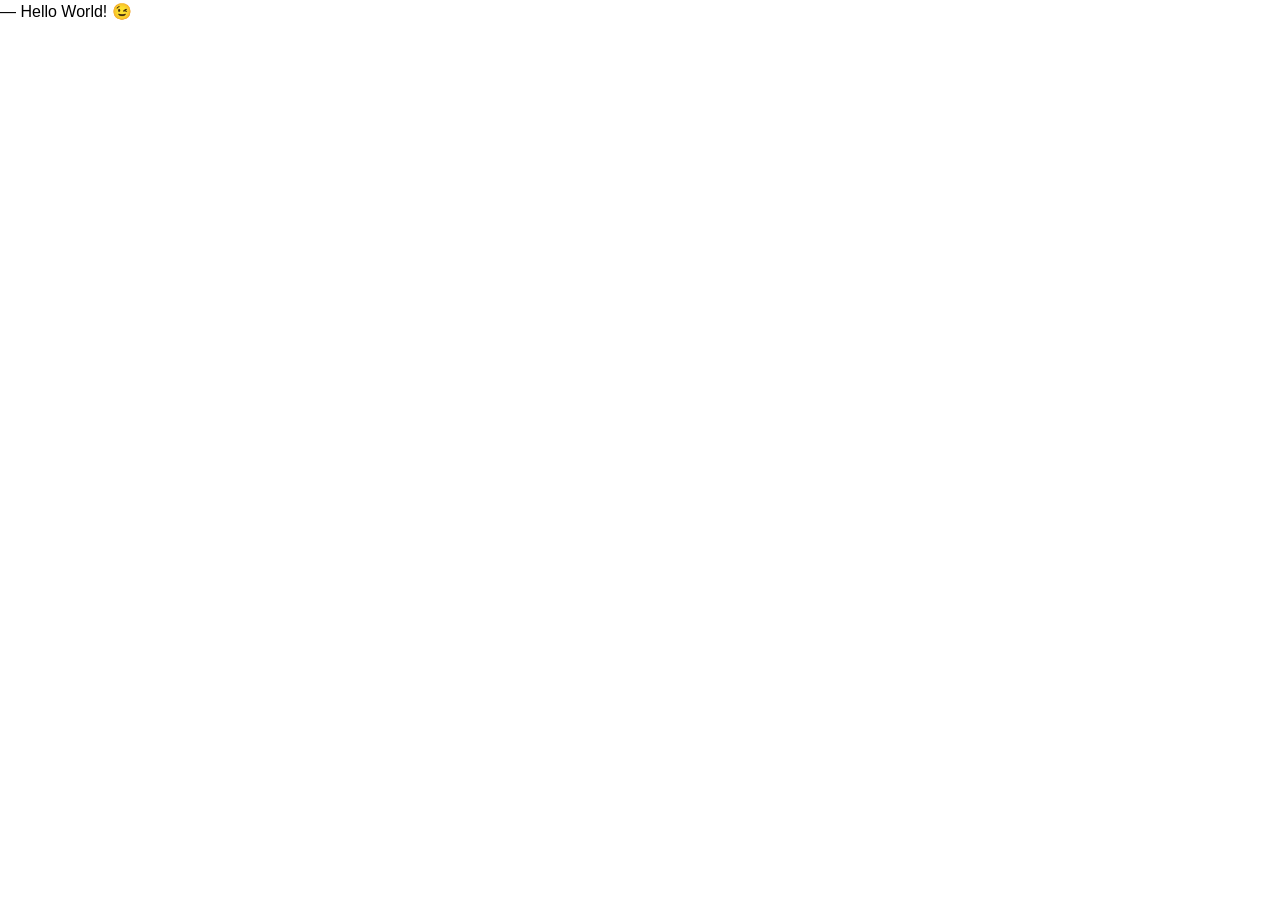
==== index.html @ 8d852d99 "Add styles Creating styles.css file with general styles, contact info styles, intro and skills, expe" ====
<!DOCTYPE html>
<html>
<head>
    <meta charset="UTF-8" />
    <link rel="stylesheet" href="styles.css" />
    <meta name="viewport" content="width=device-width, initial-scale=1" />
    <title>Résumé</title>
</head>
<body>
― Hello World! &#x1F609;
</body>
</html>
---- styles.css ----
/*General styles*/
* {
    margin: 0;
    padding: 0;
    box-sizing: border-box;
}

body {
    font-family: Arial, Helvetica, sans-serif;
    line-height: 1.5;

    --primary-text-color: #181820;
    --secondary-text-color: #5c5c62;
    --durability-text-color: #6a737d9c;
    --icon-color: #6a737d;
    --border-color: #ff9a0045;
    --text-decoration-color: #ff9a00;
}

.container {
    margin: 0 auto;
    padding: 0 30px;
    max-width: 900px;
}

.fh {
    display: flex;
    flex-direction: row;
    justify-content: space-between;
}

.fv {
    display: flex;
    flex-direction: column;
    justify-content: space-between;
}

.resume {
    margin: 50px auto;
    border: 1px solid #f5f5f5;
    box-shadow: 1px 1px 7px 7px #f5f5f5;
    padding: 30px 0;
    max-width: 900px;
}

.resume__block {
    border-bottom: 3px solid var(--border-color);
    padding-bottom: 30px;
    margin-bottom: 15px;
}

@media screen and (max-width: 576px) {
    .main-info,
    .contact_info_container {
        flex-direction: column;
    }

    .contact_info_container {
        align-items: center;
    }

    .contact-info__block:not(:last-child) {
        margin-bottom: 20px;
    }

    .experiences {
        margin-right: 0;
    }
}

/*Contact info styles*/

.contact-info__header,
.contact-info__sub-header {
    text-align: center;
}

.contact-info__header {
    color: var(--primary-text-color);
    margin-bottom: 15px;
    text-decoration-color: var(--text-decoration-color);
    text-decoration-line: underline;
}

.contact-info__sub-header {
    color: var(--secondary-text-color);
    margin-bottom: 30px;
}

.contact-info__block {
    display: flex;
    flex-direction: column;
    justify-content: space-between;
}

.contact-info__block--center {
    justify-content: center;
}

.contact-info__item {
    color: var(--secondary-text-color);
    text-decoration: none;
    display: flex;
    justify-content: start;
}

.contact-info__item:not(:last-child) {
    margin-bottom: 20px;
}

.contact-info__item-icon-wrapper {
    margin-right: 10px;
    width: 20px;
    display: flex;
    justify-content: center;
}

.contact-info__item-icon path {
    fill: var(--icon-color);
}

.contact-info__item-icon {
    height: 1.1428rem;
    vertical-align: text-bottom;
}

.contact-info__avatar {
    border-radius: 50%;
    width: 100px;
    height: 100px;
    object-fit: cover;
    border: 3px solid;
    border-color: var(--text-decoration-color);
}

/*Intro and skills styles*/

.intro {
    display: flex;
    justify-content: start;
}

.intro__icon-wrapper {
    margin-right: 30px;
    width: 30px;
    display: flex;
    justify-content: center;
}

.intro__icon {
    height: 1.1428rem;
    vertical-align: text-bottom;
}

.intro__icon path {
    fill: var(--text-decoration-color);
}

.intro_text {
    color: var(--secondary-text-color);
    text-align: justify;
}

.skills__header {
    color: var(--secondary-text-color);
    text-align: center;
    margin-bottom: 15px;
}

.skills__text {
    color: var(--secondary-text-color);
    text-align: justify;
}

/*Experience and additional info styles*/

.experiences {
    flex: 1 1 60%;
    margin-right: 50px;
}

.experiences__header {
    color: var(--secondary-text-color);
    text-align: left;
    margin-bottom: 20px;
}

.experiences__company-header-durability {
    color: var(--durability-text-color);
    text-align: left;
    margin-bottom: 10px;
    font-size: 15px;
}

.experiences__company-header-name {
    color: var(--primary-text-color);
    text-decoration-color: var(--text-decoration-color);
    text-decoration-line: underline;
    text-align: left;
    margin-bottom: 20px;
}

.experiences__company-project {
    margin-left: 15px;
    margin-bottom: 25px;
}

.experiences__company-project-role {
    color: var(--durability-text-color);
    text-align: left;
    margin-bottom: 10px;
    font-size: 15px;
}

.experiences__company-project-name {
    color: var(--primary-text-color);
    text-align: left;
    margin-bottom: 10px;
}

.experiences__company-project-responsibilities {
    color: var(--secondary-text-color);
    padding-left: 20px;
}

.additional-info {
    flex: 1 1 40%;
}

.additional-info__education {
    margin-bottom: 20px;
}

.additional-info__education-header {
    color: var(--secondary-text-color);
    text-align: left;
    margin-bottom: 20px;
}

.additional-info__education-university-durability {
    color: var(--durability-text-color);
    text-align: left;
    margin-bottom: 10px;
    font-size: 15px;
}

.additional-info__education-university-speciality {
    color: var(--primary-text-color);
    text-align: left;
    margin-bottom: 10px;
}

.additional-info__education-university-name {
    color: var(--secondary-text-color);
}

.additional-info__languages {
    margin-bottom: 20px;
}

.additional-info__languages-header {
    color: var(--secondary-text-color);
    text-align: left;
    margin-bottom: 20px;
}

.additional-info__languages-item {
    color: var(--secondary-text-color);
}
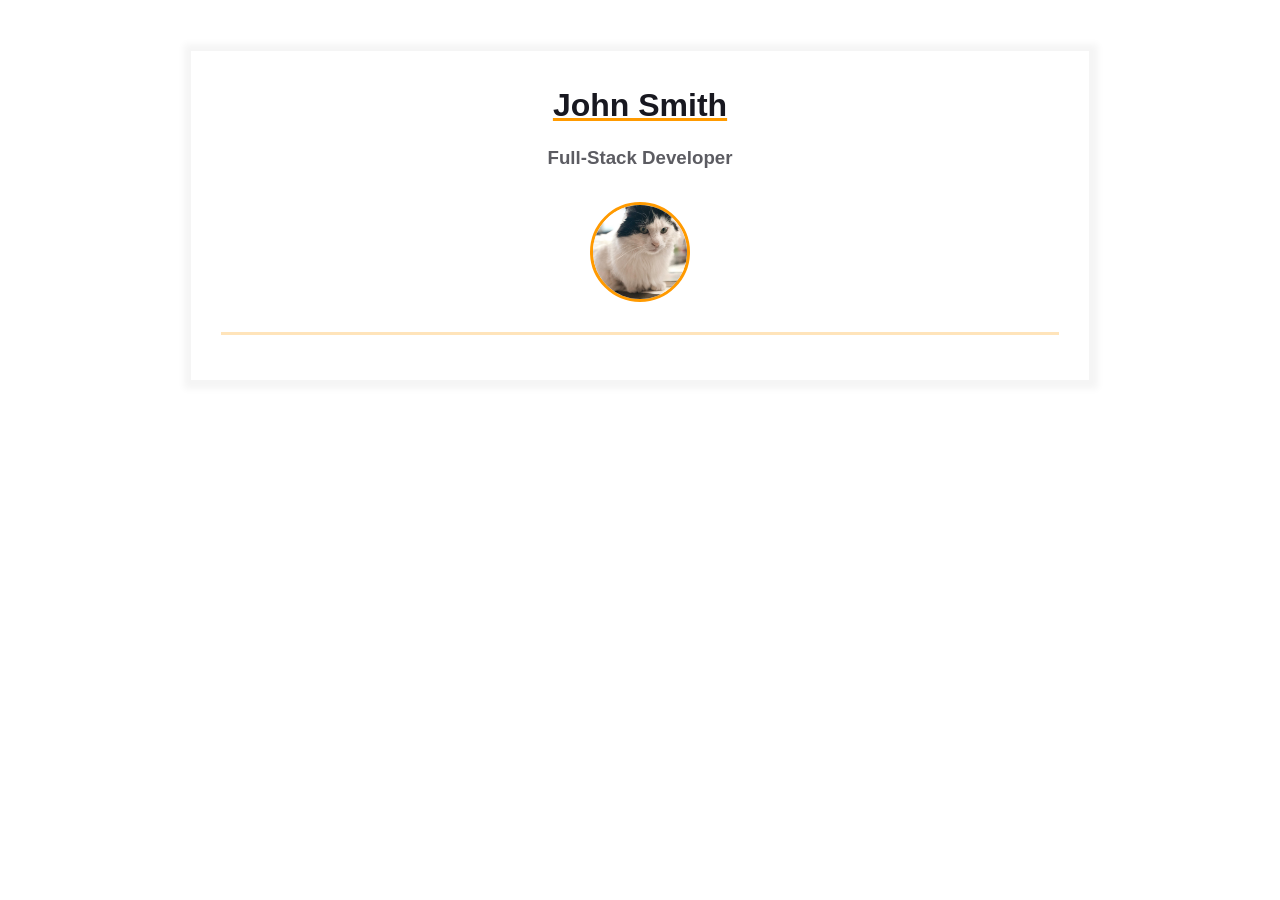
==== commit 2f7bf79f: "Add main template" ====
--- a/index.html
+++ b/index.html
@@ -7,6 +7,29 @@
     <title>Résumé</title>
 </head>
 <body>
-― Hello World! &#x1F609;
+<main>
+    <div class="resume">
+        <div class="container">
+            <div class="resume__block">
+                <h1 class="contact-info__header">John Smith</h1>
+                <h3 class="contact-info__sub-header">Full-Stack Developer</h3>
+
+                <div class="contact_info_container fh">
+                    <div class="contact-info__block"></div>
+
+                    <div class="contact-info__block contact-info__block--center">
+                        <img
+                                class="contact-info__avatar"
+                                src="assets/avatar.png"
+                                alt="Avatar"
+                        />
+                    </div>
+
+                    <div class="contact-info__block"></div>
+                </div>
+            </div>
+        </div>
+    </div>
+</main>
 </body>
 </html>
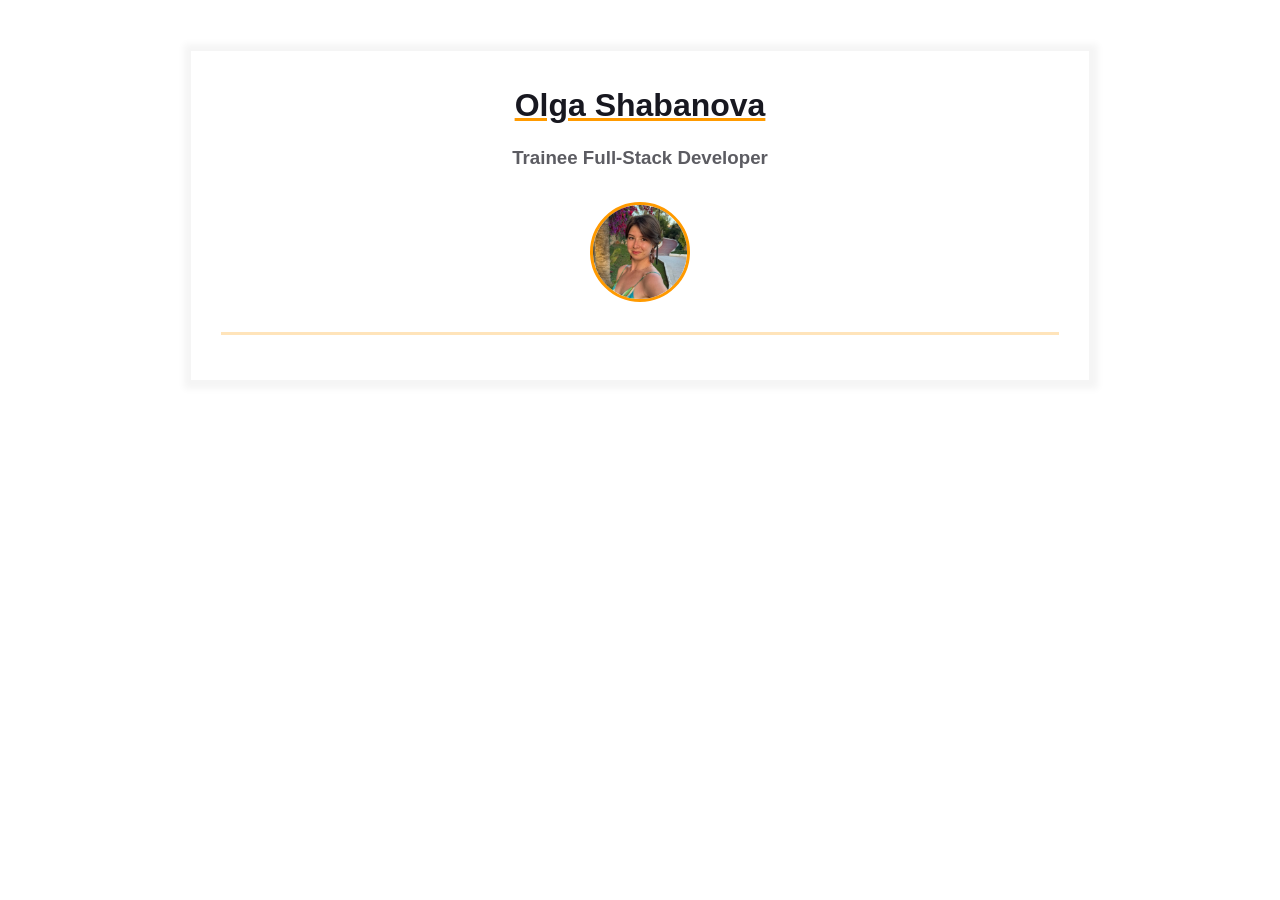
==== commit f96e9be2: "Add assets folder with my avatar Also renew contact-info header with my name" ====
--- a/index.html
+++ b/index.html
@@ -11,8 +11,8 @@
     <div class="resume">
         <div class="container">
             <div class="resume__block">
-                <h1 class="contact-info__header">John Smith</h1>
-                <h3 class="contact-info__sub-header">Full-Stack Developer</h3>
+                <h1 class="contact-info__header">Olga Shabanova</h1>
+                <h3 class="contact-info__sub-header">Trainee Full-Stack Developer</h3>
 
                 <div class="contact_info_container fh">
                     <div class="contact-info__block"></div>
@@ -20,7 +20,7 @@
                     <div class="contact-info__block contact-info__block--center">
                         <img
                                 class="contact-info__avatar"
-                                src="assets/avatar.png"
+                                src="assets/olga-avatar.png"
                                 alt="Avatar"
                         />
                     </div>
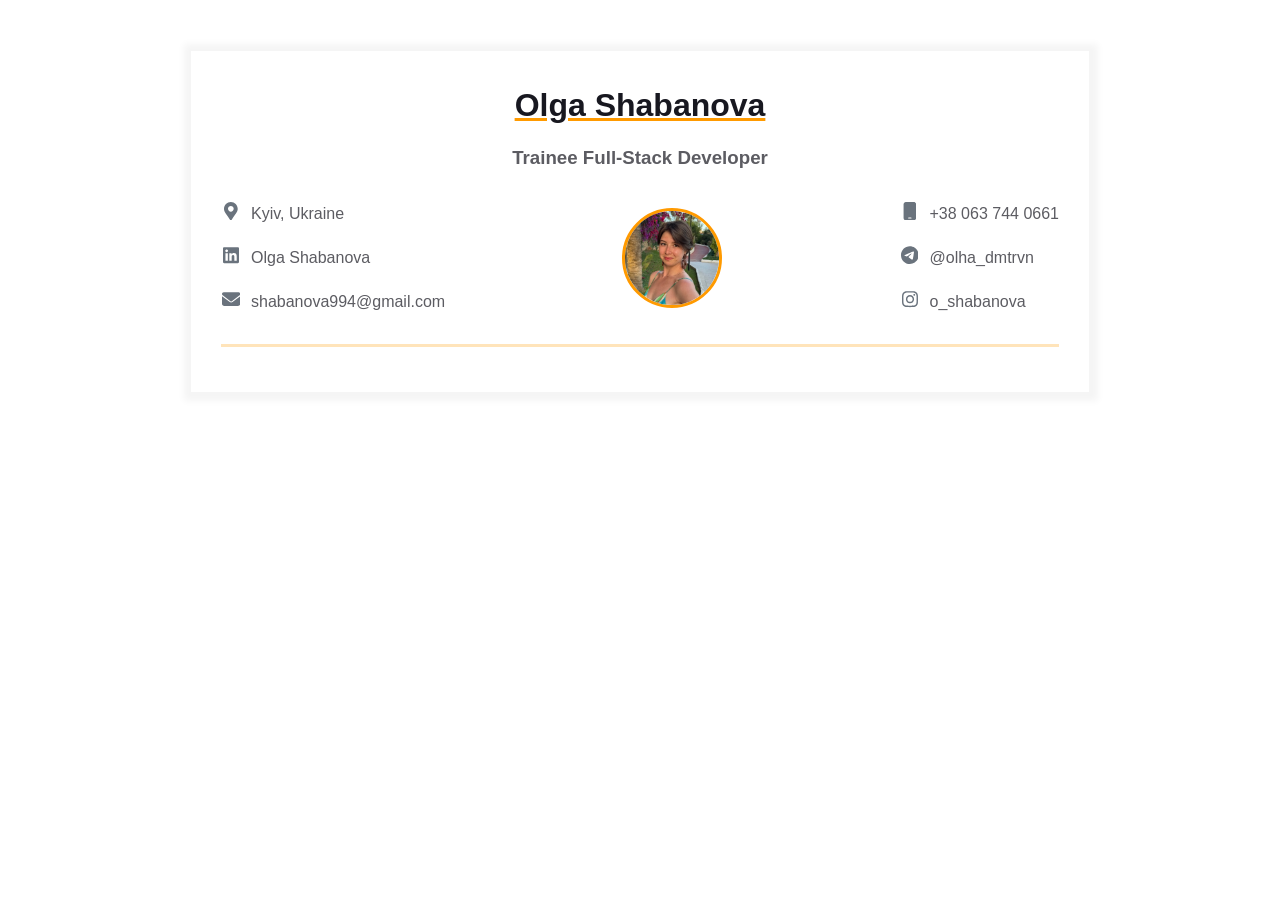
==== commit 768fb77a: "Fill in contact info blocks with my contact information" ====
--- a/index.html
+++ b/index.html
@@ -15,7 +15,42 @@
                 <h3 class="contact-info__sub-header">Trainee Full-Stack Developer</h3>
 
                 <div class="contact_info_container fh">
-                    <div class="contact-info__block"></div>
+                    <div class="contact-info__block">
+                        <a href="" rel="author" class="contact-info__item">
+                            <div class="contact-info__item-icon-wrapper">
+                                <svg class="contact-info__item-icon" xmlns="http://www.w3.org/2000/svg"
+                                     viewBox="0 0 384 512">
+                                    <path
+                                            d="M172.268 501.67C26.97 291.031 0 269.413 0 192 0 85.961 85.961 0 192 0s192 85.961 192 192c0 77.413-26.97 99.031-172.268 309.67-9.535 13.774-29.93 13.773-39.464 0zM192 272c44.183 0 80-35.817 80-80s-35.817-80-80-80-80 35.817-80 80 35.817 80 80 80z">
+                                    </path>
+                                </svg>
+                            </div>
+                            <span>Kyiv, Ukraine</span>
+                        </a>
+                        <a href="https://www.linkedin.com/in/olga-shabanova-709458131/" rel="author"
+                           class="contact-info__item">
+                            <div class="contact-info__item-icon-wrapper">
+                                <svg class="contact-info__item-icon" xmlns="http://www.w3.org/2000/svg"
+                                     viewBox="0 0 448 512">
+                                    <path
+                                            d="M416 32H31.9C14.3 32 0 46.5 0 64.3v383.4C0 465.5 14.3 480 31.9 480H416c17.6 0 32-14.5 32-32.3V64.3c0-17.8-14.4-32.3-32-32.3zM135.4 416H69V202.2h66.5V416zm-33.2-243c-21.3 0-38.5-17.3-38.5-38.5S80.9 96 102.2 96c21.2 0 38.5 17.3 38.5 38.5 0 21.3-17.2 38.5-38.5 38.5zm282.1 243h-66.4V312c0-24.8-.5-56.7-34.5-56.7-34.6 0-39.9 27-39.9 54.9V416h-66.4V202.2h63.7v29.2h.9c8.9-16.8 30.6-34.5 62.9-34.5 67.2 0 79.7 44.3 79.7 101.9V416z">
+                                    </path>
+                                </svg>
+                            </div>
+                            <span>Olga Shabanova</span>
+                        </a>
+                        <a href="mailto:shabanova994@gmail.com" rel="author" class="contact-info__item">
+                            <div class="contact-info__item-icon-wrapper">
+                                <svg class="contact-info__item-icon" xmlns="http://www.w3.org/2000/svg"
+                                     viewBox="0 0 512 512">
+                                    <path
+                                            d="M48 64C21.5 64 0 85.5 0 112c0 15.1 7.1 29.3 19.2 38.4L236.8 313.6c11.4 8.5 27 8.5 38.4 0L492.8 150.4c12.1-9.1 19.2-23.3 19.2-38.4c0-26.5-21.5-48-48-48H48zM0 176V384c0 35.3 28.7 64 64 64H448c35.3 0 64-28.7 64-64V176L294.4 339.2c-22.8 17.1-54 17.1-76.8 0L0 176z"/>
+                                </svg>
+                            </div>
+                            <span>shabanova994@gmail.com</span>
+                        </a>
+
+                    </div>
 
                     <div class="contact-info__block contact-info__block--center">
                         <img
@@ -25,7 +60,36 @@
                         />
                     </div>
 
-                    <div class="contact-info__block"></div>
+                    <div class="contact-info__block">
+                        <a href="" rel="author" class="contact-info__item">
+                            <div class="contact-info__item-icon-wrapper">
+                                <svg class="contact-info__item-icon" xmlns="http://www.w3.org/2000/svg"
+                                     viewBox="0 0 384 512">
+                                    <path d="M80 0C44.7 0 16 28.7 16 64V448c0 35.3 28.7 64 64 64H304c35.3 0 64-28.7 64-64V64c0-35.3-28.7-64-64-64H80zm80 432h64c8.8 0 16 7.2 16 16s-7.2 16-16 16H160c-8.8 0-16-7.2-16-16s7.2-16 16-16z"/>
+                                </svg>
+                            </div>
+                            <span>+38 063 744 0661</span>
+                        </a>
+                        <a href="https://t.me/olha_dmtrvn" rel="author" class="contact-info__item">
+                            <div class="contact-info__item-icon-wrapper">
+                                <svg class="contact-info__item-icon"
+                                     xmlns="http://www.w3.org/2000/svg" viewBox="0 0 496 512">
+                                    <path d="M248,8C111.033,8,0,119.033,0,256S111.033,504,248,504,496,392.967,496,256,384.967,8,248,8ZM362.952,176.66c-3.732,39.215-19.881,134.378-28.1,178.3-3.476,18.584-10.322,24.816-16.948,25.425-14.4,1.326-25.338-9.517-39.287-18.661-21.827-14.308-34.158-23.215-55.346-37.177-24.485-16.135-8.612-25,5.342-39.5,3.652-3.793,67.107-61.51,68.335-66.746.153-.655.3-3.1-1.154-4.384s-3.59-.849-5.135-.5q-3.283.746-104.608,69.142-14.845,10.194-26.894,9.934c-8.855-.191-25.888-5.006-38.551-9.123-15.531-5.048-27.875-7.717-26.8-16.291q.84-6.7,18.45-13.7,108.446-47.248,144.628-62.3c68.872-28.647,83.183-33.623,92.511-33.789,2.052-.034,6.639.474,9.61,2.885a10.452,10.452,0,0,1,3.53,6.716A43.765,43.765,0,0,1,362.952,176.66Z"/>
+                                </svg>
+                            </div>
+                            <span>@olha_dmtrvn</span>
+                        </a>
+                        <a href="https://instagram.com/o_shabanova?igshid=NTdlMDg3MTY=" rel="author"
+                           class="contact-info__item">
+                            <div class="contact-info__item-icon-wrapper">
+                                <svg class="contact-info__item-icon" xmlns="http://www.w3.org/2000/svg"
+                                     viewBox="0 0 448 512">
+                                    <path d="M224.1 141c-63.6 0-114.9 51.3-114.9 114.9s51.3 114.9 114.9 114.9S339 319.5 339 255.9 287.7 141 224.1 141zm0 189.6c-41.1 0-74.7-33.5-74.7-74.7s33.5-74.7 74.7-74.7 74.7 33.5 74.7 74.7-33.6 74.7-74.7 74.7zm146.4-194.3c0 14.9-12 26.8-26.8 26.8-14.9 0-26.8-12-26.8-26.8s12-26.8 26.8-26.8 26.8 12 26.8 26.8zm76.1 27.2c-1.7-35.9-9.9-67.7-36.2-93.9-26.2-26.2-58-34.4-93.9-36.2-37-2.1-147.9-2.1-184.9 0-35.8 1.7-67.6 9.9-93.9 36.1s-34.4 58-36.2 93.9c-2.1 37-2.1 147.9 0 184.9 1.7 35.9 9.9 67.7 36.2 93.9s58 34.4 93.9 36.2c37 2.1 147.9 2.1 184.9 0 35.9-1.7 67.7-9.9 93.9-36.2 26.2-26.2 34.4-58 36.2-93.9 2.1-37 2.1-147.8 0-184.8zM398.8 388c-7.8 19.6-22.9 34.7-42.6 42.6-29.5 11.7-99.5 9-132.1 9s-102.7 2.6-132.1-9c-19.6-7.8-34.7-22.9-42.6-42.6-11.7-29.5-9-99.5-9-132.1s-2.6-102.7 9-132.1c7.8-19.6 22.9-34.7 42.6-42.6 29.5-11.7 99.5-9 132.1-9s102.7-2.6 132.1 9c19.6 7.8 34.7 22.9 42.6 42.6 11.7 29.5 9 99.5 9 132.1s2.7 102.7-9 132.1z"/>
+                                </svg>
+                            </div>
+                            <span>o_shabanova</span>
+                        </a>
+                    </div>
                 </div>
             </div>
         </div>
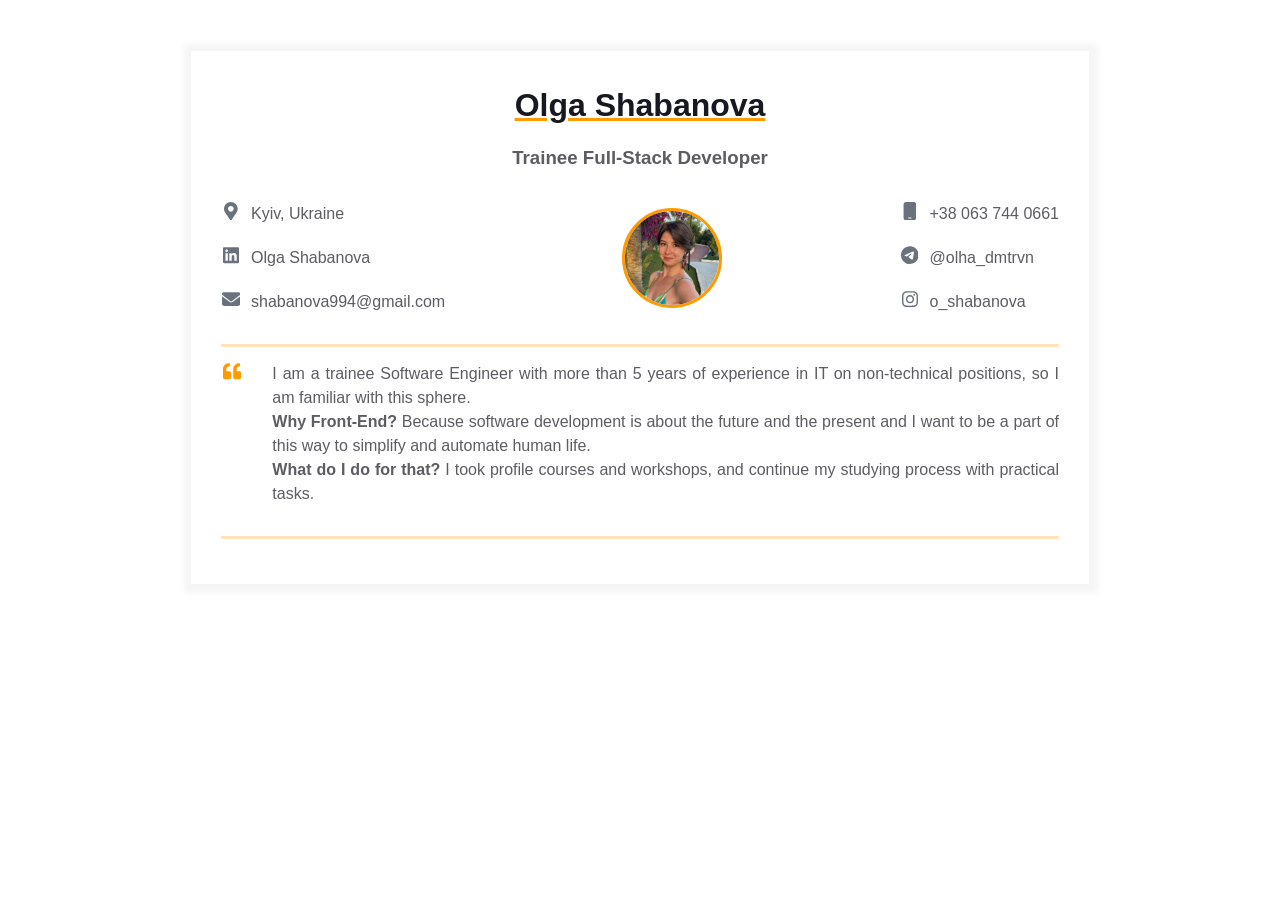
==== commit 31f9f2ae: "Add intro block" ====
--- a/index.html
+++ b/index.html
@@ -93,6 +93,35 @@
                 </div>
             </div>
         </div>
+        <div class="container">
+            <div class="resume__block">
+                <div class="intro">
+                    <div class="intro__icon-wrapper">
+                        <svg
+                                class="intro__icon"
+                                xmlns="http://www.w3.org/2000/svg"
+                                viewBox="0 0 512 512"
+                        >
+                            <path
+                                    d="M464 256h-80v-64c0-35.3 28.7-64 64-64h8c13.3 0 24-10.7
+            24-24V56c0-13.3-10.7-24-24-24h-8c-88.4 0-160 71.6-160 160v240c0
+            26.5 21.5 48 48 48h128c26.5 0 48-21.5
+            48-48V304c0-26.5-21.5-48-48-48zm-288 0H96v-64c0-35.3 28.7-64
+            64-64h8c13.3 0 24-10.7 24-24V56c0-13.3-10.7-24-24-24h-8C71.6
+            32 0 103.6 0 192v240c0 26.5 21.5 48 48 48h128c26.5 0 48-21.5
+            48-48V304c0-26.5-21.5-48-48-48z"
+                            ></path>
+                        </svg>
+                    </div>
+                    <p class="intro_text">
+                        I am a trainee Software Engineer with more than 5 years of experience in IT on non-technical positions, so I am familiar with this sphere.<br/>
+                        <b>Why Front-End?</b> Because software development is about the future and the present and I
+                        want to be a part of this way to simplify and automate human life.<br/>
+                        <b>What do I do for that?</b> I took profile courses and workshops, and continue my studying process with practical tasks.
+                    </p>
+                </div>
+            </div>
+        </div>
     </div>
 </main>
 </body>
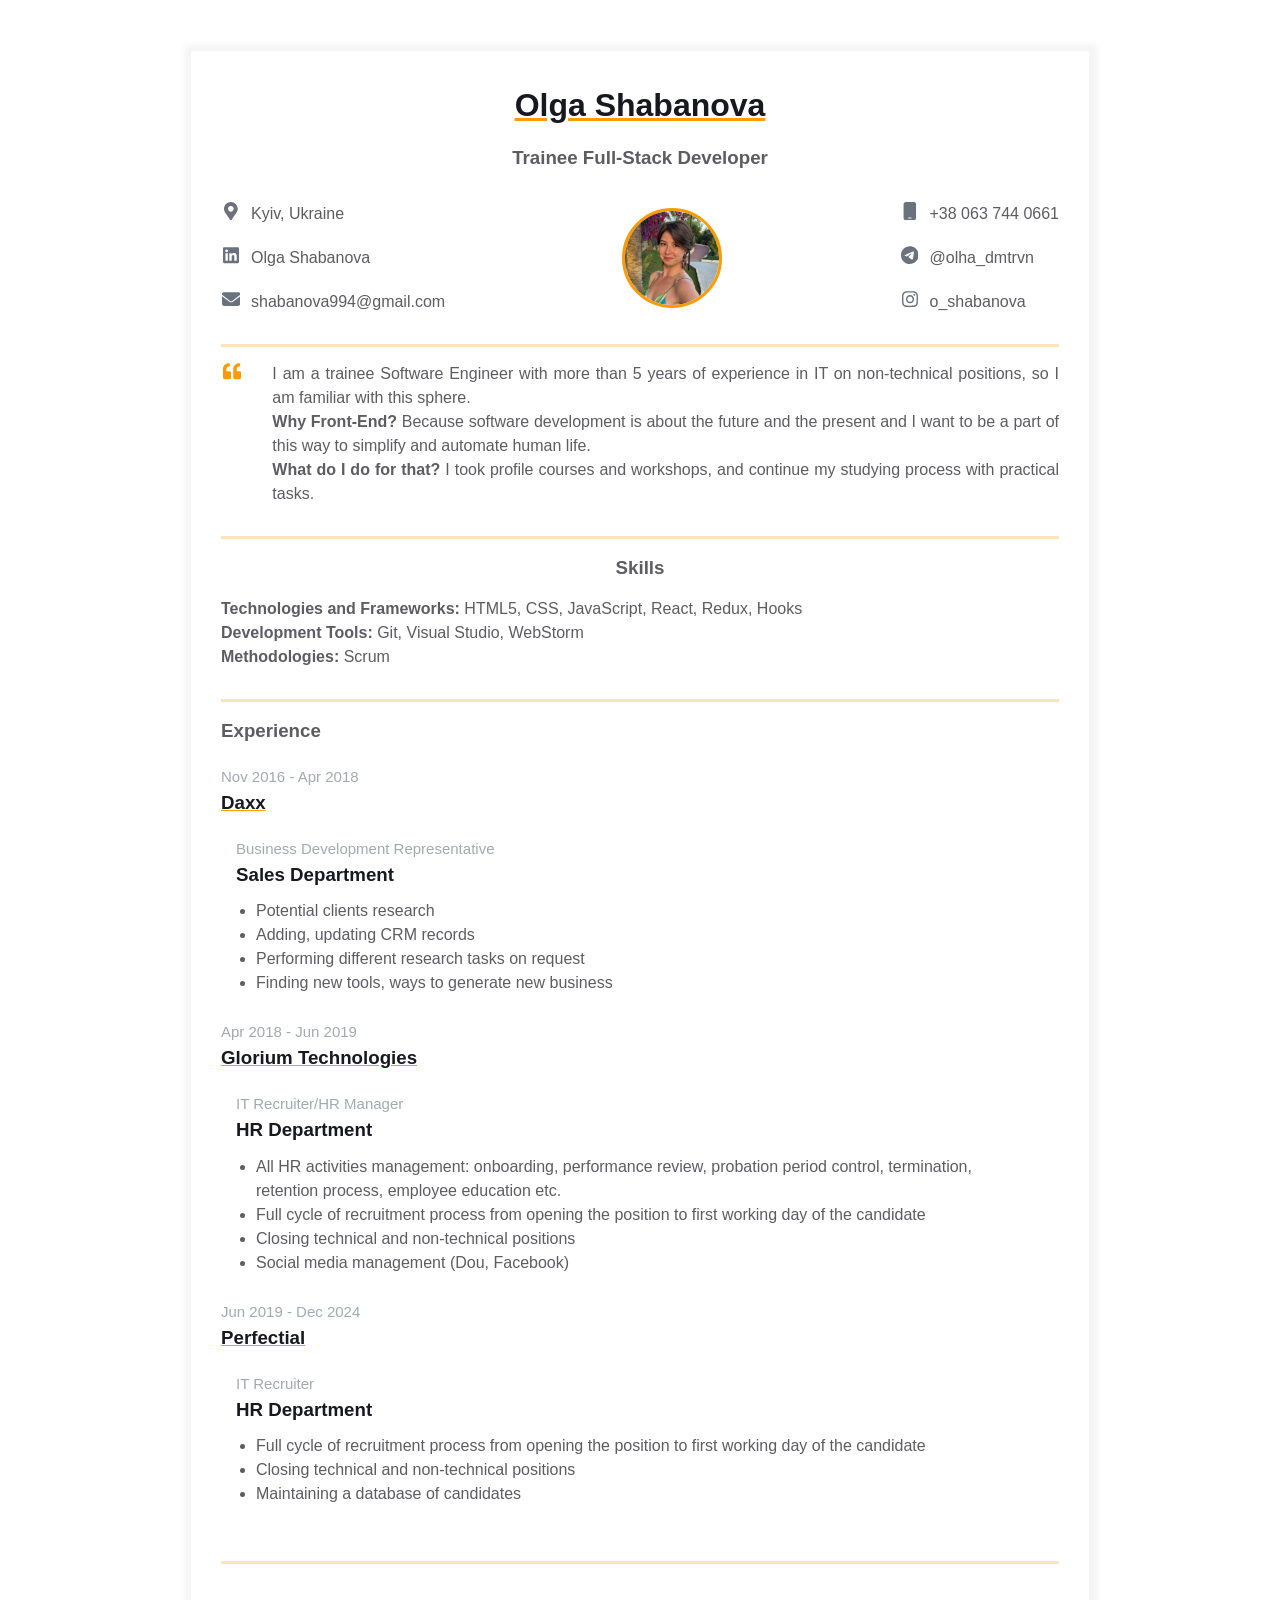
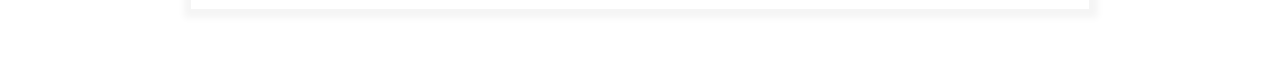
==== commit 728316ab: "Add skills and experience info" ====
--- a/index.html
+++ b/index.html
@@ -122,6 +122,84 @@
                 </div>
             </div>
         </div>
+        <div class="container">
+            <div class="resume__block">
+                <div class="skills">
+                    <h3 class="skills__header">Skills</h3>
+                    <p class="skills__text">
+                        <b>Technologies and Frameworks:</b> HTML5, CSS, JavaScript, React, Redux,
+                        Hooks <br/>
+                        <b>Development Tools:</b> Git, Visual Studio, WebStorm <br/>
+                        <b>Methodologies:</b> Scrum <br/>
+
+                    </p>
+                </div>
+            </div>
+        </div>
+        <div class="container">
+            <div class="resume__block">
+                <div class="main-info fh">
+
+                    <div class="experiences">
+                        <h3 class="experiences__header">Experience</h3>
+                        <div class="experiences__company">
+                            <div class="experiences__company-header">
+                                <span class="experiences__company-header-durability">Nov 2016 - Apr 2018</span>
+                                <h3 class="experiences__company-header-name">Daxx</h3>
+                            </div>
+
+                            <div class="experiences__company-project">
+                                <span class="experiences__company-project-role">Business Development Representative</span>
+                                <h3 class="experiences__company-project-name">Sales Department</h3>
+                                <ul class="experiences__company-project-responsibilities">
+                                    <li>Potential clients research</li>
+                                    <li>Adding, updating CRM records</li>
+                                    <li>Performing different research tasks on request</li>
+                                    <li>Finding new tools, ways to generate new business</li>
+                                </ul>
+                            </div>
+                        </div>
+                        <div class="experiences__company">
+                            <div class="experiences__company-header">
+                                <span class="experiences__company-header-durability">Apr 2018 - Jun 2019</span>
+                                <h3 class="experiences__company-header-name">Glorium Technologies</h3>
+                            </div>
+
+                            <div class="experiences__company-project">
+                                <span class="experiences__company-project-role">IT Recruiter/HR Manager</span>
+                                <h3 class="experiences__company-project-name">HR Department</h3>
+                                <ul class="experiences__company-project-responsibilities">
+                                    <li>All HR activities management: onboarding, performance review, probation
+                                        period control, termination, retention process, employee education
+                                        etc.
+                                    </li>
+                                    <li>Full cycle of recruitment process from opening the position to first
+                                        working day of the candidate
+                                    </li>
+                                    <li>Closing technical and non-technical positions</li>
+                                    <li>Social media management (Dou, Facebook)</li>
+                                </ul>
+                            </div>
+                        </div>
+                        <div class="experiences__company">
+                            <div class="experiences__company-header">
+                                <span class="experiences__company-header-durability">Jun 2019 - Dec 2024</span>
+                                <h3 class="experiences__company-header-name">Perfectial</h3>
+                            </div>
+
+                            <div class="experiences__company-project">
+                                <span class="experiences__company-project-role">IT Recruiter</span>
+                                <h3 class="experiences__company-project-name">HR Department</h3>
+                                <ul class="experiences__company-project-responsibilities">
+                                    <li>Full cycle of recruitment process from opening the position to first
+                                        working day of the candidate
+                                    </li>
+                                    <li>Closing technical and non-technical positions</li>
+                                    <li>Maintaining a database of candidates</li>
+                                </ul>
+                            </div>
+                        </div>
+                    </div>
     </div>
 </main>
 </body>
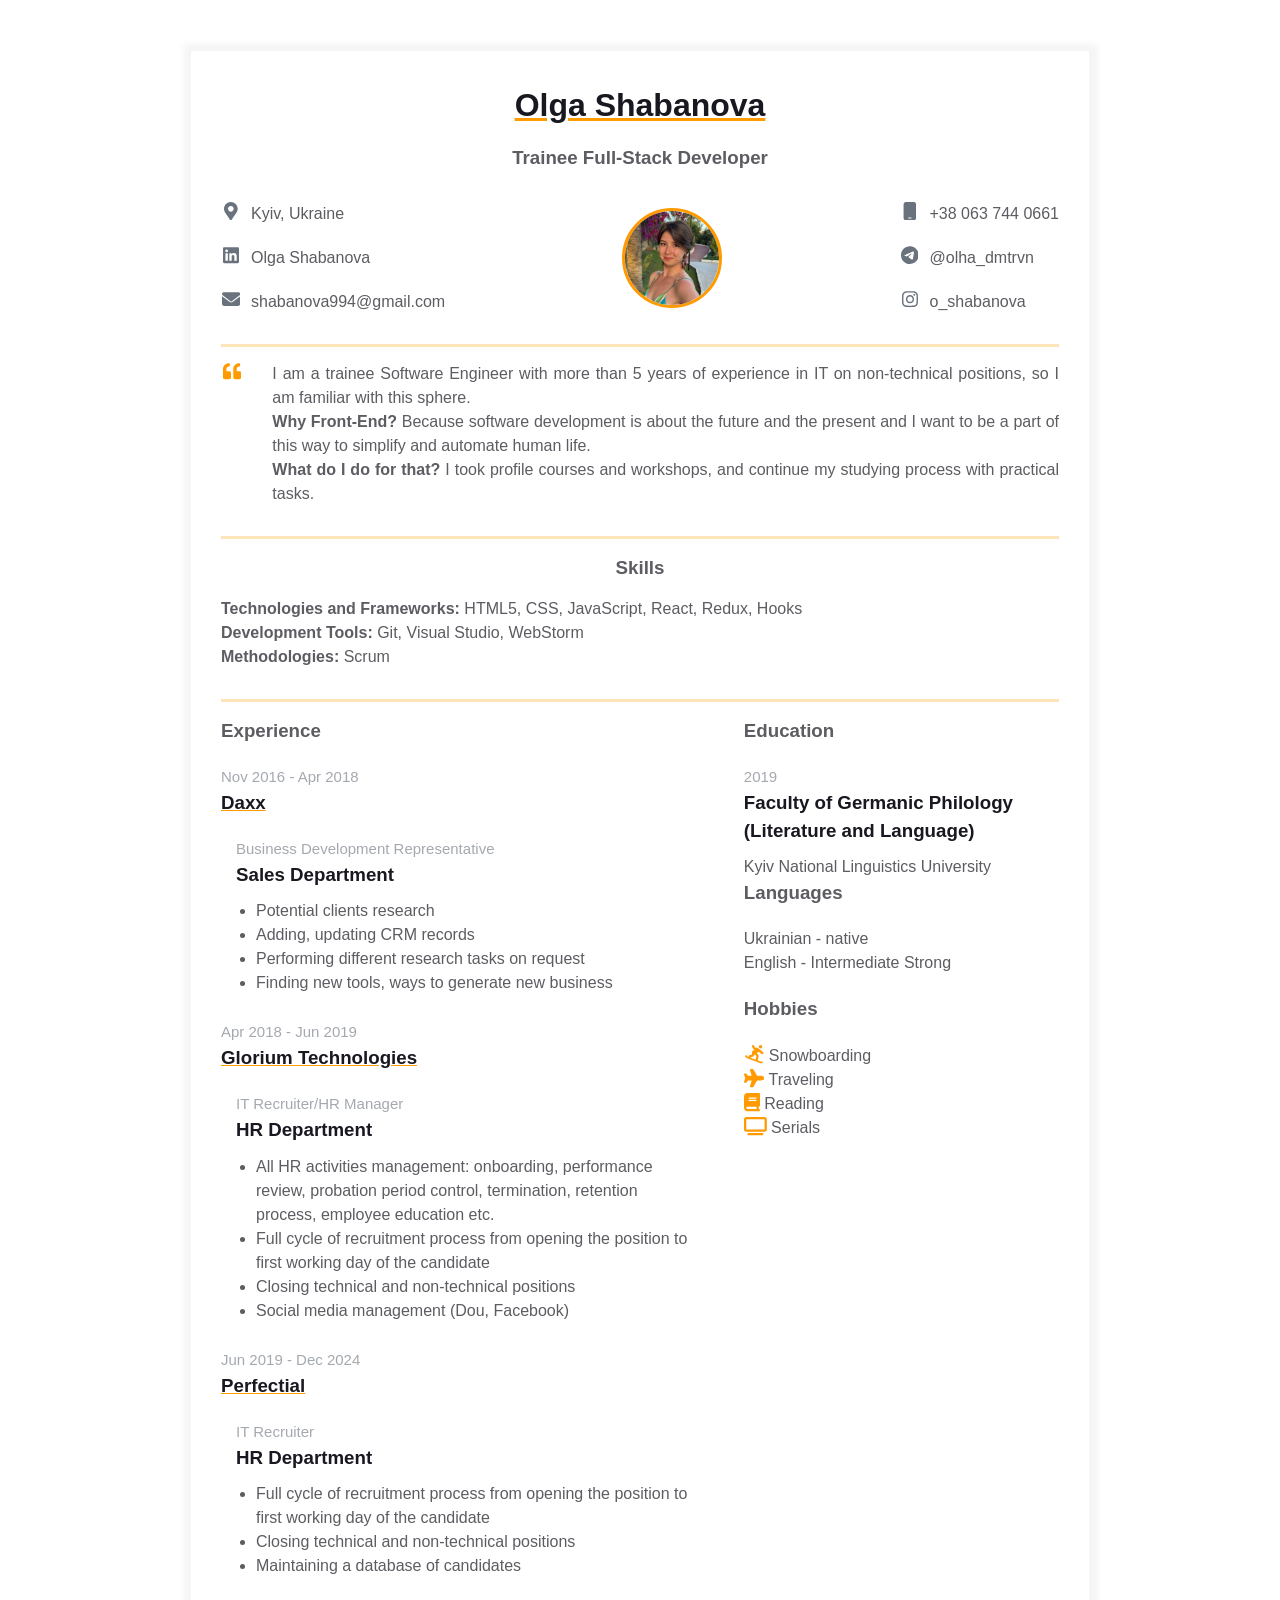
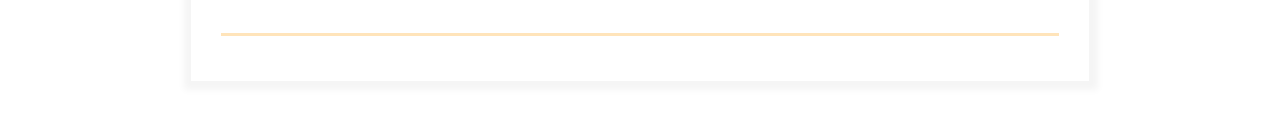
==== commit fe41aac2: "Add additional information" ====
--- a/index.html
+++ b/index.html
@@ -200,6 +200,62 @@
                             </div>
                         </div>
                     </div>
+                    <div class="additional-info fv">
+                        <div class="additional-info__education">
+                            <h3 class="additional-info__education-header">Education</h3>
+                            <div class="additional-info__education-university">
+                                <span class="additional-info__education-university-durability">2019</span>
+                                <h3 class="additional-info__education-university-speciality">Faculty of Germanic
+                                    Philology (Literature and Language)</h3>
+                                <p class="additional-info__education-university-name">Kyiv National Linguistics
+                                    University</p>
+                            </div>
+
+                            <div class="additional-info__languages">
+                                <h3 class="additional-info__languages-header">Languages</h3>
+                                <p class="additional-info__languages-item">
+                                    Ukrainian - native
+                                </p>
+                                <p class="additional-info__languages-item">
+                                    English - Intermediate Strong
+                                </p>
+                            </div>
+                            <div class="additional-info__hobbies">
+                                <h3 class="additional-info__hobbies-header">Hobbies</h3>
+                                <p class="additional-info__hobby-item">
+                                    <svg class="hobby__item-icon" xmlns="http://www.w3.org/2000/svg"
+                                         viewBox="0 0 576 512">
+                                        <path d="M241.7 3.4c15.8-7.9 35-1.5 42.9 14.3l25 50 42.4 8.5c19.5 3.9 37.8 12.3 53.5 24.5l126.1 98.1c14 10.9 16.5 31 5.6 44.9s-31 16.5-44.9 5.6l-72.1-56.1-71.5 31.8 33.1 27.6c23.2 19.3 33.5 50 26.7 79.4l-17.4 75.2c-2.2 9.4-8.2 16.8-16.1 21l86.5 33.1c4.6 1.8 9.4 2.6 14.3 2.6H504c13.3 0 24 10.7 24 24s-10.7 24-24 24H475.8c-10.8 0-21.4-2-31.5-5.8L92.1 371.3c-11.5-4.4-22-11.2-30.8-20L39 329c-9.4-9.4-9.4-24.6 0-33.9s24.6-9.4 33.9 0l22.4 22.4c4 4 8.7 7.1 14 9.1l22.4 8.6c-.8-1.6-1.5-3.2-2.1-4.9c-5.6-16.8 3.5-34.9 20.2-40.5L224 264.9l0-53.2c0-24.2 13.7-46.4 35.4-57.2l45.2-22.6-7.5-1.5c-19.4-3.9-35.9-16.5-44.7-34.1l-25-50c-7.9-15.8-1.5-35 14.3-42.9zM171 350.1l159 60.9c-2.1-5.6-2.6-11.9-1.1-18.2l17.4-75.2c1.4-5.9-.7-12-5.4-15.9l-52.8-44 0 18.8c0 20.7-13.2 39-32.8 45.5L171 350.1zM464 96c-26.5 0-48-21.5-48-48s21.5-48 48-48s48 21.5 48 48s-21.5 48-48 48z"/>
+                                    </svg>
+                                    <span>Snowboarding</span>
+                                </p>
+                                <p class="additional-info__hobby-item">
+                                    <svg class="hobby__item-icon" xmlns="http://www.w3.org/2000/svg"
+                                         viewBox="0 0 576 512">
+                                        <path d="M482.3 192c34.2 0 93.7 29 93.7 64c0 36-59.5 64-93.7 64l-116.6 0L265.2 495.9c-5.7 10-16.3 16.1-27.8 16.1l-56.2 0c-10.6 0-18.3-10.2-15.4-20.4l49-171.6L112 320 68.8 377.6c-3 4-7.8 6.4-12.8 6.4l-42 0c-7.8 0-14-6.3-14-14c0-1.3 .2-2.6 .5-3.9L32 256 .5 145.9c-.4-1.3-.5-2.6-.5-3.9c0-7.8 6.3-14 14-14l42 0c5 0 9.8 2.4 12.8 6.4L112 192l102.9 0-49-171.6C162.9 10.2 170.6 0 181.2 0l56.2 0c11.5 0 22.1 6.2 27.8 16.1L365.7 192l116.6 0z"/>
+                                    </svg>
+                                    <span>Traveling</span>
+                                </p>
+                                <p class="additional-info__hobby-item">
+                                    <svg class="hobby__item-icon" xmlns="http://www.w3.org/2000/svg"
+                                         viewBox="0 0 448 512">
+                                        <path d="M96 0C43 0 0 43 0 96V416c0 53 43 96 96 96H384h32c17.7 0 32-14.3 32-32s-14.3-32-32-32V384c17.7 0 32-14.3 32-32V32c0-17.7-14.3-32-32-32H384 96zm0 384H352v64H96c-17.7 0-32-14.3-32-32s14.3-32 32-32zm32-240c0-8.8 7.2-16 16-16H336c8.8 0 16 7.2 16 16s-7.2 16-16 16H144c-8.8 0-16-7.2-16-16zm16 48H336c8.8 0 16 7.2 16 16s-7.2 16-16 16H144c-8.8 0-16-7.2-16-16s7.2-16 16-16z"/>
+                                    </svg>
+                                    <span>Reading</span>
+                                </p>
+                                <p class="additional-info__hobby-item">
+                                    <svg class="hobby__item-icon" xmlns="http://www.w3.org/2000/svg"
+                                         viewBox="0 0 640 512">
+                                        <path d="M64 64V352H576V64H64zM0 64C0 28.7 28.7 0 64 0H576c35.3 0 64 28.7 64 64V352c0 35.3-28.7 64-64 64H64c-35.3 0-64-28.7-64-64V64zM128 448H512c17.7 0 32 14.3 32 32s-14.3 32-32 32H128c-17.7 0-32-14.3-32-32s14.3-32 32-32z"/>
+                                    </svg>
+                                    <span>Serials</span>
+                                </p>
+                            </div>
+                        </div>
+                    </div>
+                </div>
+            </div>
+        </div>
     </div>
 </main>
 </body>
--- a/styles.css
+++ b/styles.css
@@ -147,12 +147,14 @@
     justify-content: center;
 }
 
-.intro__icon {
+.intro__icon,
+.hobby__item-icon {
     height: 1.1428rem;
     vertical-align: text-bottom;
 }
 
-.intro__icon path {
+.intro__icon path,
+.hobby__item-icon path {
     fill: var(--text-decoration-color);
 }
 
@@ -254,16 +256,19 @@
     color: var(--secondary-text-color);
 }
 
-.additional-info__languages {
-    margin-bottom: 20px;
-}
-
-.additional-info__languages-header {
-    color: var(--secondary-text-color);
-    text-align: left;
-    margin-bottom: 20px;
-}
-
-.additional-info__languages-item {
+.additional-info__languages,
+.additional-info__hobbies {
+    margin-bottom: 20px;
+}
+
+.additional-info__languages-header,
+.additional-info__hobbies-header {
+    color: var(--secondary-text-color);
+    text-align: left;
+    margin-bottom: 20px;
+}
+
+.additional-info__languages-item,
+.additional-info__hobby-item {
     color: var(--secondary-text-color);
 }
